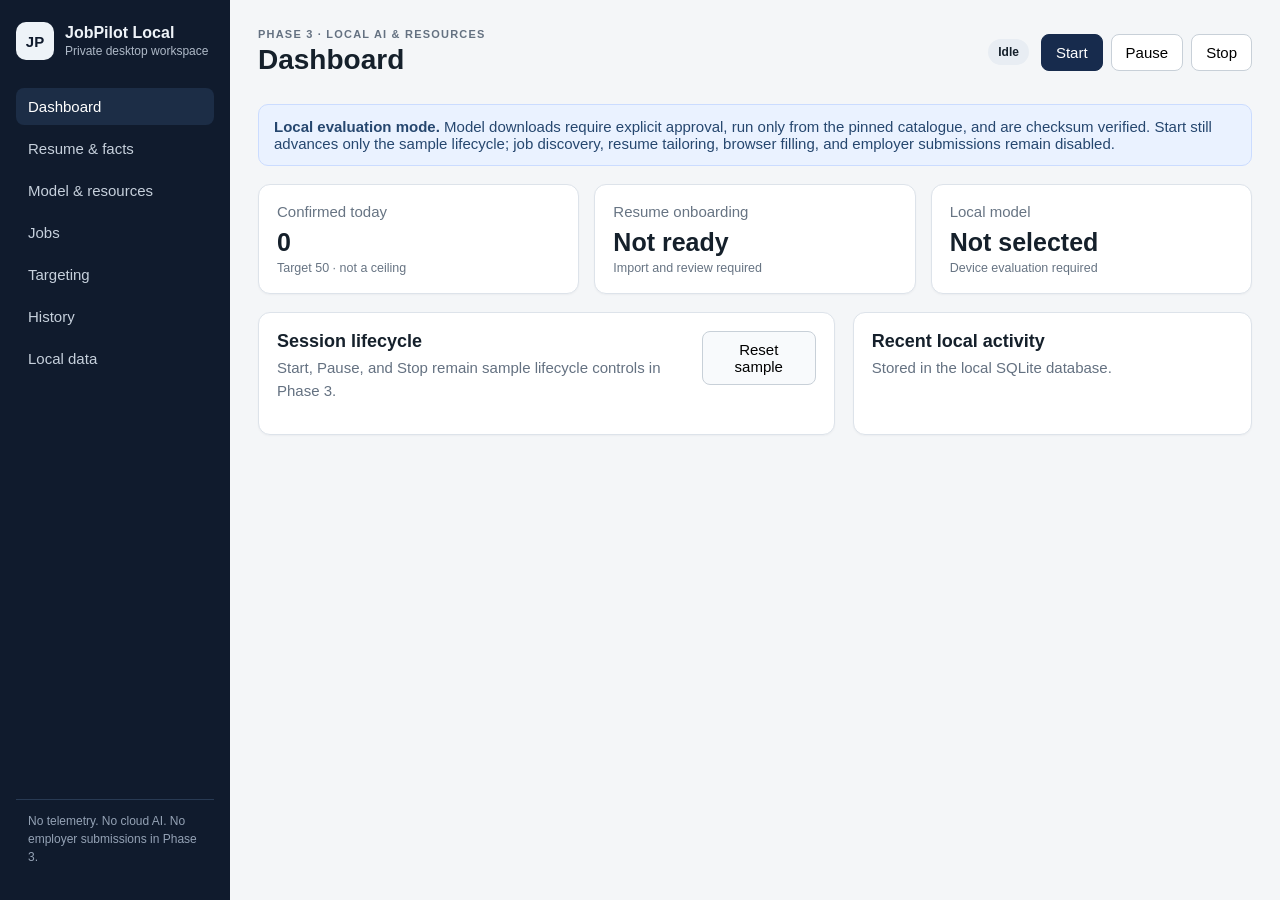
==== src/jobpilot/ui/index.html @ 98024c31 "feat: add Phase 3 local AI and resource manager" ====
<!doctype html>
<html lang="en">
<head>
  <meta charset="utf-8">
  <meta name="viewport" content="width=device-width, initial-scale=1">
  <meta http-equiv="Content-Security-Policy" content="default-src 'self' file: data:; script-src 'self' file:; style-src 'self' file:; connect-src 'none'; object-src 'none'; frame-src 'none'">
  <title>JobPilot Local</title>
  <link rel="stylesheet" href="styles.css">
</head>
<body>
  <div class="shell">
    <aside class="sidebar">
      <div class="brand"><div class="brand-mark">JP</div><div><strong>JobPilot Local</strong><span>Private desktop workspace</span></div></div>
      <nav id="nav">
        <button class="nav-item active" data-view="dashboard">Dashboard</button>
        <button class="nav-item" data-view="resume">Resume &amp; facts</button>
        <button class="nav-item" data-view="model">Model &amp; resources</button>
        <button class="nav-item" data-view="jobs">Jobs</button>
        <button class="nav-item" data-view="settings">Targeting</button>
        <button class="nav-item" data-view="history">History</button>
        <button class="nav-item" data-view="system">Local data</button>
      </nav>
      <div class="privacy-note">No telemetry. No cloud AI. No employer submissions in Phase 3.</div>
    </aside>
    <main>
      <header class="topbar"><div><div class="eyebrow">PHASE 3 · LOCAL AI &amp; RESOURCES</div><h1 id="page-title">Dashboard</h1></div><div class="session-controls"><span id="session-badge" class="status idle">Idle</span><button id="start-button" class="primary">Start</button><button id="pause-button">Pause</button><button id="stop-button">Stop</button></div></header>

      <section id="dashboard" class="view active">
        <div class="banner"><strong>Local evaluation mode.</strong> Model downloads require explicit approval, run only from the pinned catalogue, and are checksum verified. Start still advances only the sample lifecycle; job discovery, resume tailoring, browser filling, and employer submissions remain disabled.</div>
        <div class="metrics"><article class="metric"><span>Confirmed today</span><strong>0</strong><small>Target 50 · not a ceiling</small></article><article class="metric"><span>Resume onboarding</span><strong id="resume-ready">Not ready</strong><small id="resume-ready-detail">Import and review required</small></article><article class="metric"><span>Local model</span><strong id="model-ready">Not selected</strong><small id="model-ready-detail">Device evaluation required</small></article></div>
        <div class="grid two"><article class="card"><div class="card-heading"><div><h2>Session lifecycle</h2><p>Start, Pause, and Stop remain sample lifecycle controls in Phase 3.</p></div><button id="reset-sample" class="secondary">Reset sample</button></div><div id="sample-work" class="work-list"></div></article><article class="card"><h2>Recent local activity</h2><p>Stored in the local SQLite database.</p><div id="activity" class="activity-list"></div></article></div>
      </section>

      <section id="resume" class="view">
        <div class="banner"><strong>Phase 2 safety gate remains active.</strong> The real resume has not been accepted unless this screen reaches Ready. Phase 3 does not bypass that requirement and still performs no automatic rewriting.</div>
        <div class="grid two"><article class="card"><div class="card-heading"><div><h2>Master LaTeX resume</h2><p>The selected `.tex` file is copied byte-for-byte into app-owned storage and SHA-256 verified.</p></div><button id="import-master" class="primary">Import .tex</button></div><div id="master-summary" class="detail-list"></div></article><article class="card"><div class="card-heading"><div><h2>Tectonic baseline</h2><p>Compiler downloads and package-cache network access require separate explicit clicks.</p></div></div><div id="tectonic-summary" class="detail-list"></div><div class="button-row"><button id="install-tectonic" class="secondary">Install Tectonic 0.17.0</button><button id="compile-cached">Compile cached only</button><button id="compile-network">Compile + cache packages</button></div><div id="baseline-summary" class="detail-list"></div></article></div>
        <article class="card section-card"><div class="card-heading"><div><h2>Template mapping</h2><p>Detected bullet wording is non-editable until you mark regions and confirm the map.</p></div><button id="confirm-template-map" class="primary">Confirm mapping</button></div><div id="template-status" class="muted"></div><div id="template-regions" class="region-list"></div></article>
        <article class="card section-card"><div class="card-heading"><div><h2>Verified fact bank</h2><p>Imported resume bullets begin as candidates. Approved facts retain stable IDs and source evidence.</p></div><span id="fact-bank-status" class="muted"></span></div><div id="fact-list" class="fact-list"></div></article>
        <div class="grid two section-card"><article class="card"><div class="card-heading"><div><h2>Supporting sources</h2><p>Optional evidence is copied immutably and hashed.</p></div><button id="import-supporting" class="secondary">Add source</button></div><div id="supporting-list" class="detail-list"></div></article><article class="card"><h2>Add a sourced fact</h2><form id="fact-form"><label>Source<select id="fact-source"></select></label><label>Category<select id="fact-category"></select></label><label>Source locator<input id="fact-locator" type="text" placeholder="e.g. page 2, certification section"></label><label>Fact<textarea id="fact-value" rows="4" maxlength="2000"></textarea></label><button type="submit" class="primary">Add candidate fact</button></form></article></div>
      </section>

      <section id="model" class="view">
        <div class="banner"><strong>No automatic model activity.</strong> Hardware detection is local. Runtime/model downloads happen only after explicit confirmation. A passing evaluation permits selection for the future Phase 4 five-resume review; it does not enable auto-tailoring.</div>
        <div class="grid two"><article class="card"><div class="card-heading"><div><h2>Hardware &amp; reserved resources</h2><p>Unknown GPU memory is shown as unknown rather than guessed.</p></div><button id="refresh-hardware" class="secondary">Refresh hardware</button></div><div id="hardware-summary" class="detail-list"></div></article><article class="card"><div class="card-heading"><div><h2>Recommendation</h2><p>Recommendation never starts a download.</p></div><button id="check-model-updates">Check updates</button></div><div id="model-recommendation" class="detail-list"></div></article></div>
        <article class="card section-card"><h2>llama.cpp runtimes</h2><p>CPU is the conservative fallback. Vulkan is used only after a device-local evaluation passes.</p><div id="runtime-catalogue" class="fact-list"></div></article>
        <article class="card section-card"><h2>Model catalogue</h2><p>Every weight file is content-pinned by SHA-256. Catalogue size is intentionally small.</p><div id="model-catalogue" class="fact-list"></div></article>
        <article class="card section-card"><h2>Evaluation history</h2><p>Structured output, malicious-JD/factual adherence, controlled tailoring, and resource-budget checks must all pass.</p><div id="model-evaluations" class="activity-list"></div></article>
      </section>

      <section id="jobs" class="view"><div class="empty-state"><h2>Job discovery is not enabled yet</h2><p>Phase 5 will add Greenhouse, Lever, Ashby, and manual imports after evidence-based tailoring is proven.</p></div></section>
      <section id="settings" class="view"><div class="card settings-card"><div class="card-heading"><div><h2>Targeting preferences</h2><p>Saved only to the local SQLite database.</p></div><span id="save-state" class="muted"></span></div><form id="targeting-form"><label>Roles<input id="roles" type="text" autocomplete="off"><small>Comma-separated</small></label><div class="form-row"><label>Target experience from<input id="min-years" type="number" min="0" step="1"></label><label>to<input id="max-years" type="number" min="0" step="1"></label></div><label>India office / hybrid cities<input id="india-cities" type="text" autocomplete="off"><small>Default is Surat only</small></label><div class="form-row"><label>Remote work origin city<input id="remote-city" type="text"></label><label>Country<input id="remote-country" type="text"></label></div><label class="checkbox"><input id="remote-origin-required" type="checkbox"><span>Remote roles must explicitly permit working from this origin</span></label><div class="form-row"><label>Salary minimum<input id="salary-minimum" type="number" min="0" step="1" placeholder="No minimum"><small>Leave blank for no minimum</small></label><label>Notice period (days)<input id="notice-days" type="number" min="0" step="1"></label></div><label>Employment types<input id="employment-types" type="text" autocomplete="off"><small>Comma-separated; default is permanent_full_time</small></label><label>Excluded employers<input id="excluded-employers" type="text" autocomplete="off"><small>Exclusion affects discovery/submission later; employment history remains unchanged.</small></label><label class="checkbox"><input id="relocation" type="checkbox"><span>Relocation outside India is acceptable</span></label><label class="checkbox"><input id="sponsorship" type="checkbox"><span>Require employer visa sponsorship for office/hybrid roles outside India</span></label><button type="submit" class="primary">Save targeting</button></form></div></section>
      <section id="history" class="view"><div class="empty-state"><h2>No application history yet</h2><p>Real application states remain inactive.</p></div></section>
      <section id="system" class="view"><div class="card"><h2>Local storage</h2><p id="data-root" class="path"></p><div class="facts"><span>SQLite persistence</span><span>Immutable source copies</span><span>App-owned tool cache</span><span>App-owned model weights</span><span>Local bundled UI</span><span>No remote scripts</span></div></div></section>
    </main>
  </div>
  <div id="toast" role="status" aria-live="polite"></div>
  <script src="app.js"></script>
</body>
</html>
---- src/jobpilot/ui/styles.css ----
:root { font-family: "Segoe UI", Arial, sans-serif; color: #15202b; background: #f4f6f8; font-size: 15px; }
* { box-sizing: border-box; }
body { margin: 0; min-height: 100vh; }
button, input, select, textarea { font: inherit; }
button { border: 1px solid #c8d0d8; background: #fff; border-radius: 8px; padding: 9px 14px; cursor: pointer; }
button:disabled { opacity: .45; cursor: default; }
button.primary { background: #172b4d; color: #fff; border-color: #172b4d; }
button.secondary { background: #f8fafc; }
.shell { display: grid; grid-template-columns: 230px minmax(0,1fr); min-height: 100vh; }
.sidebar { background: #101b2d; color: #eef3f8; padding: 22px 16px; display: flex; flex-direction: column; }
.brand { display: flex; gap: 11px; align-items: center; margin-bottom: 28px; }
.brand-mark { width: 38px; height: 38px; display: grid; place-items: center; border-radius: 10px; background: #eef3f8; color: #101b2d; font-weight: 800; }
.brand strong { display: block; font-size: 16px; }
.brand span { display: block; color: #aeb9c7; font-size: 12px; margin-top: 2px; }
nav { display: grid; gap: 5px; }
.nav-item { text-align: left; border: 0; color: #c6d0dc; background: transparent; padding: 10px 12px; }
.nav-item:hover, .nav-item.active { background: #1c2d46; color: #fff; }
.privacy-note { margin-top: auto; color: #94a2b5; font-size: 12px; line-height: 1.5; padding: 12px; border-top: 1px solid #283a53; }
main { min-width: 0; padding: 0 28px 36px; }
.topbar { min-height: 104px; display: flex; align-items: center; justify-content: space-between; gap: 20px; }
h1 { margin: 4px 0 0; font-size: 28px; }
h2 { margin: 0 0 5px; font-size: 18px; }
p { color: #647181; line-height: 1.5; margin: 4px 0 14px; }
.eyebrow { color: #647181; font-size: 11px; font-weight: 700; letter-spacing: .11em; }
.session-controls, .button-row { display: flex; align-items: center; gap: 8px; flex-wrap: wrap; }
.status { display: inline-flex; align-items: center; border-radius: 999px; padding: 6px 10px; font-size: 12px; font-weight: 700; text-transform: capitalize; margin-right: 4px; background: #e8edf3; }
.status.running { background: #dff3e7; color: #145c32; }
.status.paused { background: #fff1cc; color: #7a5200; }
.status.stopping, .status.closing { background: #fee4df; color: #8b2b1f; }
.banner { background: #eaf2ff; border: 1px solid #cbdcff; padding: 13px 15px; border-radius: 10px; margin-bottom: 18px; color: #26476f; }
.metrics { display: grid; grid-template-columns: repeat(3,minmax(0,1fr)); gap: 15px; margin-bottom: 18px; }
.metric, .card, .empty-state { background: #fff; border: 1px solid #dde3ea; border-radius: 12px; padding: 18px; box-shadow: 0 1px 2px rgba(15,23,42,.04); }
.metric span, .metric small { display: block; color: #677483; }
.metric strong { display: block; font-size: 25px; margin: 8px 0 4px; }
.grid.two { display: grid; grid-template-columns: 1.3fr .9fr; gap: 18px; }
.card-heading { display: flex; justify-content: space-between; gap: 16px; align-items: flex-start; }
.section-card { margin-top: 18px; }
.work-list, .activity-list, .region-list, .fact-list, .detail-list { display: grid; gap: 8px; }
.work-item { display: flex; justify-content: space-between; gap: 12px; align-items: center; padding: 11px 12px; border-radius: 8px; background: #f7f9fb; }
.work-item span:first-child { max-width: 75%; }
.pill { font-size: 11px; text-transform: uppercase; letter-spacing: .04em; color: #526173; }
.pill.approved { color: #145c32; }
.pill.rejected { color: #8b2b1f; }
.activity-item { border-left: 3px solid #d8e0e8; padding: 7px 10px; }
.activity-item strong { display: block; font-size: 12px; text-transform: uppercase; color: #526173; }
.activity-item time { font-size: 11px; color: #8994a2; }
.view { display: none; }
.view.active { display: block; }
.empty-state { min-height: 250px; display: grid; align-content: center; justify-items: center; text-align: center; }
.empty-state p { max-width: 620px; }
.settings-card { max-width: 760px; }
form { display: grid; gap: 15px; }
label { display: grid; gap: 6px; font-weight: 600; color: #344256; }
label small { color: #7d8996; font-weight: 400; }
input[type="text"], input[type="number"], select, textarea { border: 1px solid #cfd6df; border-radius: 8px; padding: 10px 11px; background: #fff; width: 100%; }
textarea { resize: vertical; }
.form-row { display: grid; grid-template-columns: 1fr 1fr; gap: 14px; }
.checkbox { display: flex; align-items: flex-start; gap: 9px; font-weight: 500; }
.checkbox input { margin-top: 3px; }
.muted { color: #708090; font-size: 12px; }
.path { font-family: Consolas, monospace; background: #f6f8fa; padding: 10px; border-radius: 7px; overflow-wrap: anywhere; }
.facts { display: flex; gap: 8px; flex-wrap: wrap; }
.facts span { background: #eef2f6; padding: 7px 9px; border-radius: 7px; font-size: 12px; }
.detail-list > div, .detail-list > p { background: #f7f9fb; border-radius: 8px; padding: 11px 12px; margin: 0; }
.detail-list span { display: block; color: #647181; margin-top: 4px; font-size: 12px; overflow-wrap: anywhere; }
.region-item { display: flex; align-items: flex-start; gap: 10px; background: #f7f9fb; padding: 11px 12px; border-radius: 8px; font-weight: 400; }
.region-item input { margin-top: 4px; }
.region-item strong { color: #344256; }
.fact-item { display: grid; grid-template-columns: minmax(0, 1fr) 180px; gap: 9px 12px; padding: 13px; border: 1px solid #e0e6ec; border-radius: 9px; background: #fbfcfd; }
.fact-meta, .fact-source, .fact-item .button-row { grid-column: 1 / -1; }
.fact-meta { display: flex; justify-content: space-between; gap: 8px; align-items: center; }
.fact-meta code { font-size: 11px; color: #647181; }
.fact-source { font-size: 11px; color: #708090; overflow-wrap: anywhere; }
.error-text { color: #8b2b1f !important; white-space: pre-wrap; max-height: 150px; overflow: auto; }
#toast { position: fixed; right: 24px; bottom: 24px; background: #172b4d; color: white; border-radius: 8px; padding: 10px 14px; opacity: 0; transform: translateY(6px); transition: .18s ease; pointer-events: none; max-width: 460px; }
#toast.show { opacity: 1; transform: translateY(0); }
@media (max-width: 980px) { .grid.two { grid-template-columns: 1fr; } .metrics { grid-template-columns: 1fr 1fr 1fr; } }
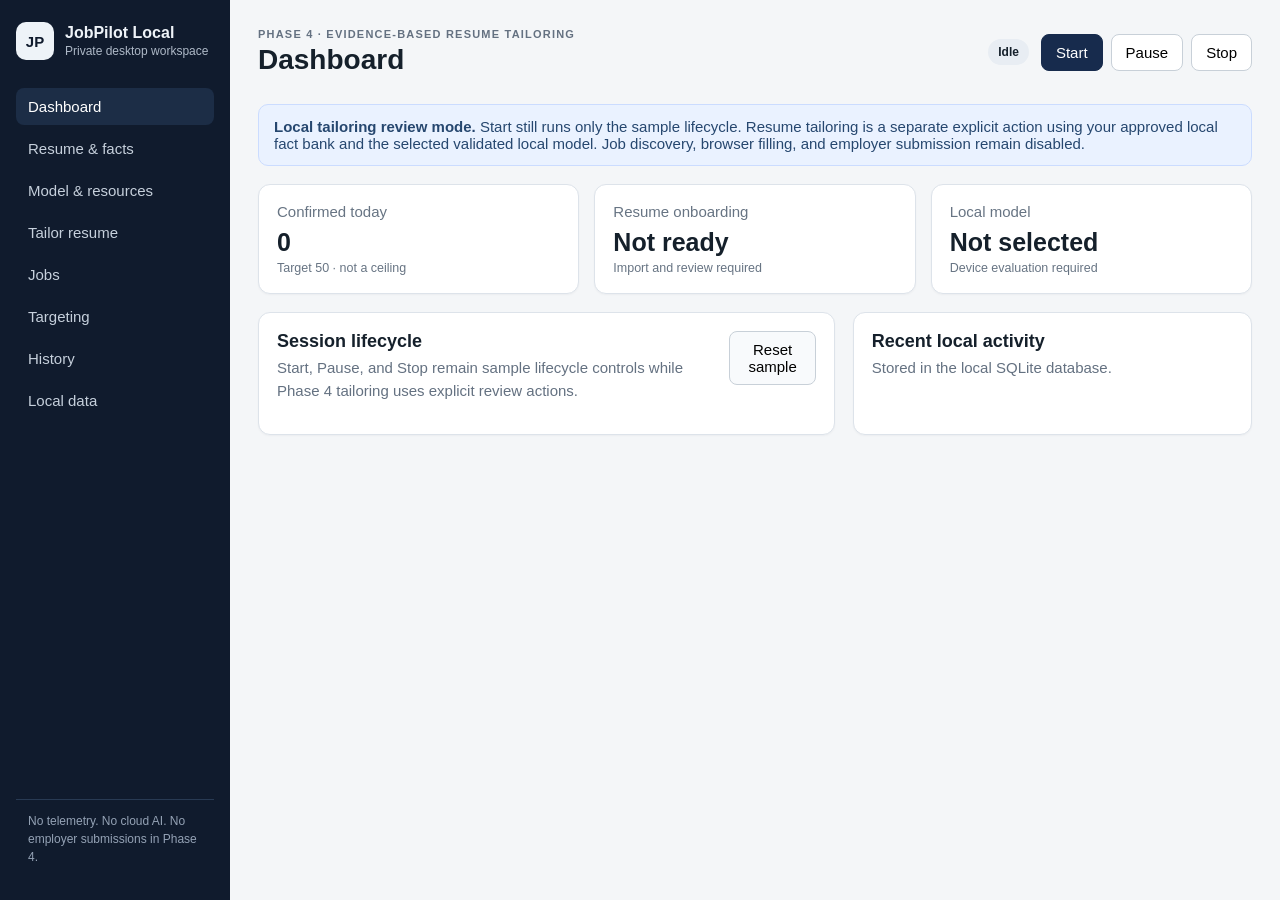
==== commit 6d9f2195: "phase4: add local tailoring review UI" ====
--- a/src/jobpilot/ui/index.html
+++ b/src/jobpilot/ui/index.html
@@ -3,7 +3,7 @@
 <head>
   <meta charset="utf-8">
   <meta name="viewport" content="width=device-width, initial-scale=1">
-  <meta http-equiv="Content-Security-Policy" content="default-src 'self' file: data:; script-src 'self' file:; style-src 'self' file:; connect-src 'none'; object-src 'none'; frame-src 'none'">
+  <meta http-equiv="Content-Security-Policy" content="default-src 'self' file: data:; script-src 'self' file:; style-src 'self' file:; connect-src 'none'; object-src 'none'; frame-src data: file:">
   <title>JobPilot Local</title>
   <link rel="stylesheet" href="styles.css">
 </head>
@@ -15,42 +15,68 @@
         <button class="nav-item active" data-view="dashboard">Dashboard</button>
         <button class="nav-item" data-view="resume">Resume &amp; facts</button>
         <button class="nav-item" data-view="model">Model &amp; resources</button>
+        <button class="nav-item" data-view="tailoring">Tailor resume</button>
         <button class="nav-item" data-view="jobs">Jobs</button>
         <button class="nav-item" data-view="settings">Targeting</button>
         <button class="nav-item" data-view="history">History</button>
         <button class="nav-item" data-view="system">Local data</button>
       </nav>
-      <div class="privacy-note">No telemetry. No cloud AI. No employer submissions in Phase 3.</div>
+      <div class="privacy-note">No telemetry. No cloud AI. No employer submissions in Phase 4.</div>
     </aside>
     <main>
-      <header class="topbar"><div><div class="eyebrow">PHASE 3 · LOCAL AI &amp; RESOURCES</div><h1 id="page-title">Dashboard</h1></div><div class="session-controls"><span id="session-badge" class="status idle">Idle</span><button id="start-button" class="primary">Start</button><button id="pause-button">Pause</button><button id="stop-button">Stop</button></div></header>
+      <header class="topbar"><div><div class="eyebrow">PHASE 4 · EVIDENCE-BASED RESUME TAILORING</div><h1 id="page-title">Dashboard</h1></div><div class="session-controls"><span id="session-badge" class="status idle">Idle</span><button id="start-button" class="primary">Start</button><button id="pause-button">Pause</button><button id="stop-button">Stop</button></div></header>
 
       <section id="dashboard" class="view active">
-        <div class="banner"><strong>Local evaluation mode.</strong> Model downloads require explicit approval, run only from the pinned catalogue, and are checksum verified. Start still advances only the sample lifecycle; job discovery, resume tailoring, browser filling, and employer submissions remain disabled.</div>
+        <div class="banner"><strong>Local tailoring review mode.</strong> Start still runs only the sample lifecycle. Resume tailoring is a separate explicit action using your approved local fact bank and the selected validated local model. Job discovery, browser filling, and employer submission remain disabled.</div>
         <div class="metrics"><article class="metric"><span>Confirmed today</span><strong>0</strong><small>Target 50 · not a ceiling</small></article><article class="metric"><span>Resume onboarding</span><strong id="resume-ready">Not ready</strong><small id="resume-ready-detail">Import and review required</small></article><article class="metric"><span>Local model</span><strong id="model-ready">Not selected</strong><small id="model-ready-detail">Device evaluation required</small></article></div>
-        <div class="grid two"><article class="card"><div class="card-heading"><div><h2>Session lifecycle</h2><p>Start, Pause, and Stop remain sample lifecycle controls in Phase 3.</p></div><button id="reset-sample" class="secondary">Reset sample</button></div><div id="sample-work" class="work-list"></div></article><article class="card"><h2>Recent local activity</h2><p>Stored in the local SQLite database.</p><div id="activity" class="activity-list"></div></article></div>
+        <div class="grid two"><article class="card"><div class="card-heading"><div><h2>Session lifecycle</h2><p>Start, Pause, and Stop remain sample lifecycle controls while Phase 4 tailoring uses explicit review actions.</p></div><button id="reset-sample" class="secondary">Reset sample</button></div><div id="sample-work" class="work-list"></div></article><article class="card"><h2>Recent local activity</h2><p>Stored in the local SQLite database.</p><div id="activity" class="activity-list"></div></article></div>
       </section>
 
       <section id="resume" class="view">
-        <div class="banner"><strong>Phase 2 safety gate remains active.</strong> The real resume has not been accepted unless this screen reaches Ready. Phase 3 does not bypass that requirement and still performs no automatic rewriting.</div>
+        <div class="banner"><strong>Private source gate.</strong> Every local installation imports its own immutable master, verifies a cached-only Tectonic baseline, confirms editable regions, and resolves candidate facts before tailoring can run.</div>
         <div class="grid two"><article class="card"><div class="card-heading"><div><h2>Master LaTeX resume</h2><p>The selected `.tex` file is copied byte-for-byte into app-owned storage and SHA-256 verified.</p></div><button id="import-master" class="primary">Import .tex</button></div><div id="master-summary" class="detail-list"></div></article><article class="card"><div class="card-heading"><div><h2>Tectonic baseline</h2><p>Compiler downloads and package-cache network access require separate explicit clicks.</p></div></div><div id="tectonic-summary" class="detail-list"></div><div class="button-row"><button id="install-tectonic" class="secondary">Install Tectonic 0.17.0</button><button id="compile-cached">Compile cached only</button><button id="compile-network">Compile + cache packages</button></div><div id="baseline-summary" class="detail-list"></div></article></div>
         <article class="card section-card"><div class="card-heading"><div><h2>Template mapping</h2><p>Detected bullet wording is non-editable until you mark regions and confirm the map.</p></div><button id="confirm-template-map" class="primary">Confirm mapping</button></div><div id="template-status" class="muted"></div><div id="template-regions" class="region-list"></div></article>
-        <article class="card section-card"><div class="card-heading"><div><h2>Verified fact bank</h2><p>Imported resume bullets begin as candidates. Approved facts retain stable IDs and source evidence.</p></div><span id="fact-bank-status" class="muted"></span></div><div id="fact-list" class="fact-list"></div></article>
+        <article class="card section-card"><div class="card-heading"><div><h2>Verified fact bank</h2><p>Only currently approved, source-integrity-verified facts are visible to the local tailoring model.</p></div><span id="fact-bank-status" class="muted"></span></div><div id="fact-list" class="fact-list"></div></article>
         <div class="grid two section-card"><article class="card"><div class="card-heading"><div><h2>Supporting sources</h2><p>Optional evidence is copied immutably and hashed.</p></div><button id="import-supporting" class="secondary">Add source</button></div><div id="supporting-list" class="detail-list"></div></article><article class="card"><h2>Add a sourced fact</h2><form id="fact-form"><label>Source<select id="fact-source"></select></label><label>Category<select id="fact-category"></select></label><label>Source locator<input id="fact-locator" type="text" placeholder="e.g. page 2, certification section"></label><label>Fact<textarea id="fact-value" rows="4" maxlength="2000"></textarea></label><button type="submit" class="primary">Add candidate fact</button></form></article></div>
       </section>
 
       <section id="model" class="view">
-        <div class="banner"><strong>No automatic model activity.</strong> Hardware detection is local. Runtime/model downloads happen only after explicit confirmation. A passing evaluation permits selection for the future Phase 4 five-resume review; it does not enable auto-tailoring.</div>
-        <div class="grid two"><article class="card"><div class="card-heading"><div><h2>Hardware &amp; reserved resources</h2><p>Unknown GPU memory is shown as unknown rather than guessed.</p></div><button id="refresh-hardware" class="secondary">Refresh hardware</button></div><div id="hardware-summary" class="detail-list"></div></article><article class="card"><div class="card-heading"><div><h2>Recommendation</h2><p>Recommendation never starts a download.</p></div><button id="check-model-updates">Check updates</button></div><div id="model-recommendation" class="detail-list"></div></article></div>
-        <article class="card section-card"><h2>llama.cpp runtimes</h2><p>CPU is the conservative fallback. Vulkan is used only after a device-local evaluation passes.</p><div id="runtime-catalogue" class="fact-list"></div></article>
-        <article class="card section-card"><h2>Model catalogue</h2><p>Every weight file is content-pinned by SHA-256. Catalogue size is intentionally small.</p><div id="model-catalogue" class="fact-list"></div></article>
-        <article class="card section-card"><h2>Evaluation history</h2><p>Structured output, malicious-JD/factual adherence, controlled tailoring, and resource-budget checks must all pass.</p><div id="model-evaluations" class="activity-list"></div></article>
+        <div class="banner"><strong>No automatic model download or switching.</strong> Hardware detection is local. Runtime/model downloads happen only after explicit confirmation. CPU and every discovered Vulkan device are evaluated as explicit configurations; speed is compared only among configurations that pass the same quality/resource gates.</div>
+        <div class="grid two"><article class="card"><div class="card-heading"><div><h2>Hardware &amp; reserved resources</h2><p>Unknown GPU memory is shown as unknown rather than guessed. llama.cpp device discovery is separate from OS display-adapter evidence.</p></div><button id="refresh-hardware" class="secondary">Refresh hardware</button></div><div id="hardware-summary" class="detail-list"></div></article><article class="card"><div class="card-heading"><div><h2>Recommendation</h2><p>Recommendation never starts a download or trusts a newer model automatically.</p></div><button id="check-model-updates">Check updates</button></div><div id="model-recommendation" class="detail-list"></div></article></div>
+        <article class="card section-card"><h2>llama.cpp runtimes</h2><p>CPU is the compatibility baseline. Vulkan is usable only when the installed runtime reports a concrete `VulkanN` device and that exact configuration passes local evaluation.</p><div id="runtime-catalogue" class="fact-list"></div></article>
+        <article class="card section-card"><h2>Model catalogue</h2><p>Every revision is installed separately and content-pinned by exact SHA-256 and byte size. Catalogue size is intentionally small.</p><div id="model-catalogue" class="fact-list"></div></article>
+        <article class="card section-card"><h2>Phase 4 review gate</h2><p>The selected model/configuration must earn five human approvals from five distinct real tailored resumes before automatic tailoring can be enabled.</p><div id="model-review-gate" class="detail-list"></div></article>
+        <article class="card section-card"><h2>Evaluation history</h2><p>Structured output, malicious-JD/factual adherence, controlled tailoring, resource pressure, and memory budget checks must all pass.</p><div id="model-evaluations" class="activity-list"></div></article>
       </section>
 
-      <section id="jobs" class="view"><div class="empty-state"><h2>Job discovery is not enabled yet</h2><p>Phase 5 will add Greenhouse, Lever, Ashby, and manual imports after evidence-based tailoring is proven.</p></div></section>
+      <section id="tailoring" class="view">
+        <div class="banner"><strong>Manual JD only in Phase 4.</strong> Paste job-description text below. It is stored as untrusted local data; embedded instructions never become model instructions. The model can propose plain-text edits only for confirmed editable regions and every factual content word must be supported by the existing text or cited approved fact IDs.</div>
+        <div class="grid two">
+          <article class="card">
+            <h2>Add job description</h2>
+            <form id="jd-form">
+              <label>Source URL (optional record only)<input id="jd-source-url" type="text" maxlength="2000" placeholder="https://company.example/job/123"></label>
+              <label>Job description<textarea id="jd-text" rows="14" maxlength="50000" placeholder="Paste the complete job description here"></textarea></label>
+              <small>The URL is not fetched in Phase 4. Pasted text is the only JD input.</small>
+              <button id="save-jd" type="submit" class="primary">Save local JD</button>
+            </form>
+          </article>
+          <article class="card">
+            <h2>Five-resume human gate</h2>
+            <div id="tailoring-gate" class="detail-list"></div>
+            <div class="button-row"><button id="enable-auto-tailoring" class="primary">Enable automatic tailoring</button></div>
+            <p class="muted">This button stays disabled until five distinct real tailored resumes have passed deterministic validation and you have approved each one. Controlled CI fixture approvals never count in your local database.</p>
+          </article>
+        </div>
+        <article class="card section-card"><h2>Manual JDs</h2><p>Generating a resume is an explicit local action and is available only when resume onboarding and the selected model/configuration are ready.</p><div id="manual-jd-list" class="fact-list"></div></article>
+        <article class="card section-card"><h2>Tailored resume review</h2><p>Review the PDF, wording diff, JD-keyword mapping and fact evidence before approving. A stale or failed package cannot satisfy the five-resume gate.</p><div id="tailoring-runs" class="fact-list"></div></article>
+        <article id="tailoring-inspector" class="card section-card hidden"><div class="card-heading"><div><h2>Selected tailored resume</h2><p id="tailoring-inspector-meta" class="muted"></p></div><button id="close-tailoring-inspector">Close preview</button></div><div class="grid two"><div><h3>Wording diff</h3><div id="tailoring-diff" class="activity-list"></div><h3>JD keywords → approved facts</h3><div id="tailoring-keywords" class="activity-list"></div><h3>Validation</h3><div id="tailoring-validation" class="detail-list"></div></div><div><h3>PDF preview</h3><iframe id="tailored-pdf-preview" class="pdf-preview" title="Tailored resume PDF preview"></iframe></div></div></article>
+      </section>
+
+      <section id="jobs" class="view"><div class="empty-state"><h2>Job discovery is not enabled yet</h2><p>Phase 5 will add verified Greenhouse, Lever, Ashby discovery and manual URL normalization after Phase 4's five real resume reviews.</p></div></section>
       <section id="settings" class="view"><div class="card settings-card"><div class="card-heading"><div><h2>Targeting preferences</h2><p>Saved only to the local SQLite database.</p></div><span id="save-state" class="muted"></span></div><form id="targeting-form"><label>Roles<input id="roles" type="text" autocomplete="off"><small>Comma-separated</small></label><div class="form-row"><label>Target experience from<input id="min-years" type="number" min="0" step="1"></label><label>to<input id="max-years" type="number" min="0" step="1"></label></div><label>India office / hybrid cities<input id="india-cities" type="text" autocomplete="off"><small>Default is Surat only</small></label><div class="form-row"><label>Remote work origin city<input id="remote-city" type="text"></label><label>Country<input id="remote-country" type="text"></label></div><label class="checkbox"><input id="remote-origin-required" type="checkbox"><span>Remote roles must explicitly permit working from this origin</span></label><div class="form-row"><label>Salary minimum<input id="salary-minimum" type="number" min="0" step="1" placeholder="No minimum"><small>Leave blank for no minimum</small></label><label>Notice period (days)<input id="notice-days" type="number" min="0" step="1"></label></div><label>Employment types<input id="employment-types" type="text" autocomplete="off"><small>Comma-separated; default is permanent_full_time</small></label><label>Excluded employers<input id="excluded-employers" type="text" autocomplete="off"><small>Exclusion affects discovery/submission later; employment history remains unchanged.</small></label><label class="checkbox"><input id="relocation" type="checkbox"><span>Relocation outside India is acceptable</span></label><label class="checkbox"><input id="sponsorship" type="checkbox"><span>Require employer visa sponsorship for office/hybrid roles outside India</span></label><button type="submit" class="primary">Save targeting</button></form></div></section>
-      <section id="history" class="view"><div class="empty-state"><h2>No application history yet</h2><p>Real application states remain inactive.</p></div></section>
-      <section id="system" class="view"><div class="card"><h2>Local storage</h2><p id="data-root" class="path"></p><div class="facts"><span>SQLite persistence</span><span>Immutable source copies</span><span>App-owned tool cache</span><span>App-owned model weights</span><span>Local bundled UI</span><span>No remote scripts</span></div></div></section>
+      <section id="history" class="view"><div class="empty-state"><h2>No application history yet</h2><p>Phase 4 creates local resume-review artifacts only. Employer application states remain inactive.</p></div></section>
+      <section id="system" class="view"><div class="card"><h2>Local storage</h2><p id="data-root" class="path"></p><div class="facts"><span>SQLite persistence</span><span>Immutable source copies</span><span>App-owned tool cache</span><span>Revisioned app-owned model weights</span><span>Local tailoring audit packages</span><span>No remote scripts</span></div></div></section>
     </main>
   </div>
   <div id="toast" role="status" aria-live="polite"></div>
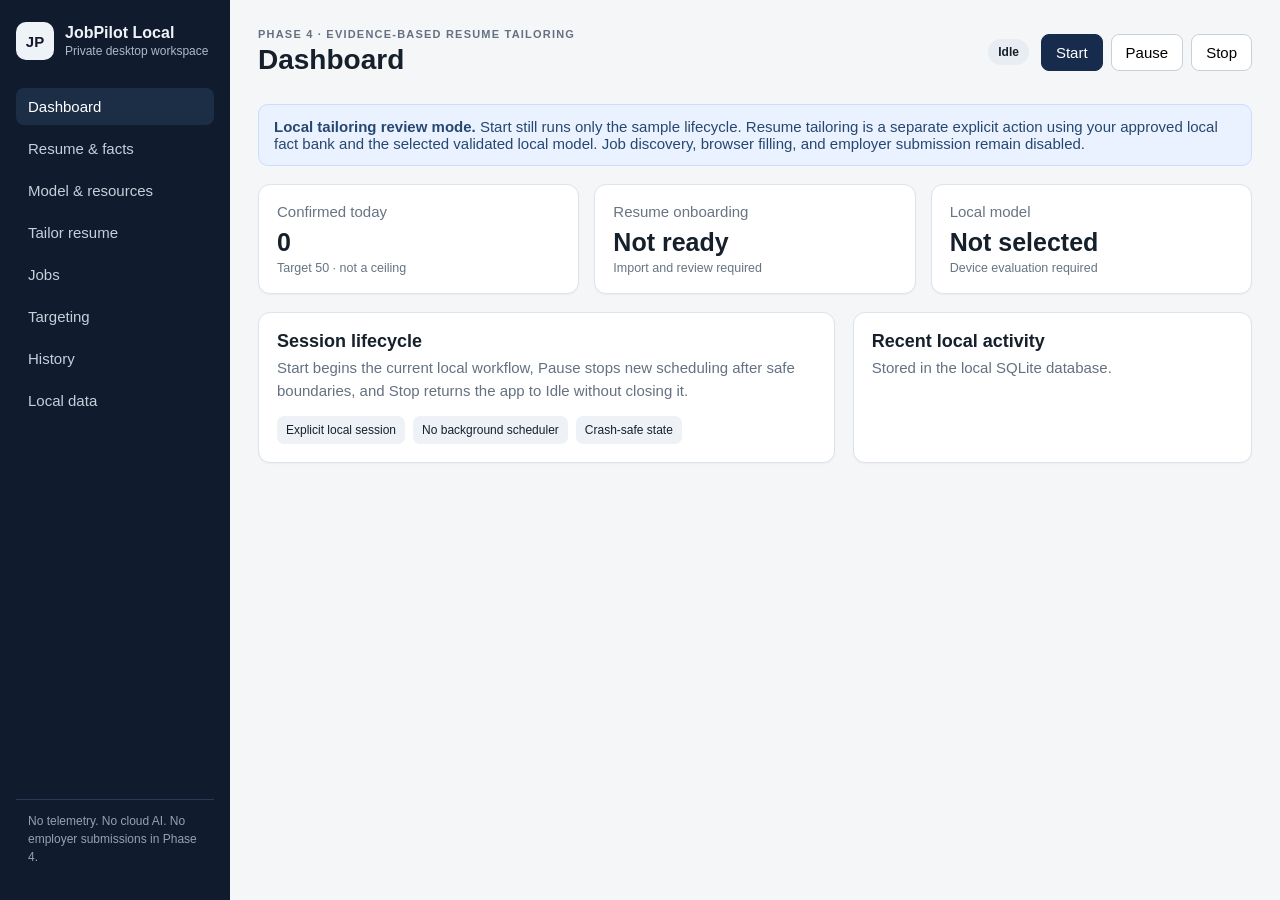
==== commit 9e88bfe5: "Remove sample lifecycle controls from product UI" ====
--- a/src/jobpilot/ui/index.html
+++ b/src/jobpilot/ui/index.html
@@ -29,7 +29,7 @@
       <section id="dashboard" class="view active">
         <div class="banner"><strong>Local tailoring review mode.</strong> Start still runs only the sample lifecycle. Resume tailoring is a separate explicit action using your approved local fact bank and the selected validated local model. Job discovery, browser filling, and employer submission remain disabled.</div>
         <div class="metrics"><article class="metric"><span>Confirmed today</span><strong>0</strong><small>Target 50 · not a ceiling</small></article><article class="metric"><span>Resume onboarding</span><strong id="resume-ready">Not ready</strong><small id="resume-ready-detail">Import and review required</small></article><article class="metric"><span>Local model</span><strong id="model-ready">Not selected</strong><small id="model-ready-detail">Device evaluation required</small></article></div>
-        <div class="grid two"><article class="card"><div class="card-heading"><div><h2>Session lifecycle</h2><p>Start, Pause, and Stop remain sample lifecycle controls while Phase 4 tailoring uses explicit review actions.</p></div><button id="reset-sample" class="secondary">Reset sample</button></div><div id="sample-work" class="work-list"></div></article><article class="card"><h2>Recent local activity</h2><p>Stored in the local SQLite database.</p><div id="activity" class="activity-list"></div></article></div>
+        <div class="grid two"><article class="card"><h2>Session lifecycle</h2><p>Start begins the current local workflow, Pause stops new scheduling after safe boundaries, and Stop returns the app to Idle without closing it.</p><div class="facts"><span>Explicit local session</span><span>No background scheduler</span><span>Crash-safe state</span></div></article><article class="card"><h2>Recent local activity</h2><p>Stored in the local SQLite database.</p><div id="activity" class="activity-list"></div></article></div>
       </section>
 
       <section id="resume" class="view">
--- a/src/jobpilot/ui/styles.css
+++ b/src/jobpilot/ui/styles.css
@@ -20,6 +20,7 @@
 .topbar { min-height: 104px; display: flex; align-items: center; justify-content: space-between; gap: 20px; }
 h1 { margin: 4px 0 0; font-size: 28px; }
 h2 { margin: 0 0 5px; font-size: 18px; }
+h3 { margin: 14px 0 8px; font-size: 15px; }
 p { color: #647181; line-height: 1.5; margin: 4px 0 14px; }
 .eyebrow { color: #647181; font-size: 11px; font-weight: 700; letter-spacing: .11em; }
 .session-controls, .button-row { display: flex; align-items: center; gap: 8px; flex-wrap: wrap; }
@@ -39,13 +40,15 @@
 .work-item { display: flex; justify-content: space-between; gap: 12px; align-items: center; padding: 11px 12px; border-radius: 8px; background: #f7f9fb; }
 .work-item span:first-child { max-width: 75%; }
 .pill { font-size: 11px; text-transform: uppercase; letter-spacing: .04em; color: #526173; }
-.pill.approved { color: #145c32; }
-.pill.rejected { color: #8b2b1f; }
-.activity-item { border-left: 3px solid #d8e0e8; padding: 7px 10px; }
+.pill.approved, .pill.auto_validated { color: #145c32; }
+.pill.rejected, .pill.blocked, .pill.failed, .pill.stale { color: #8b2b1f; }
+.pill.needs_review { color: #7a5200; }
+.activity-item { border-left: 3px solid #d8e0e8; padding: 7px 10px; overflow-wrap: anywhere; }
 .activity-item strong { display: block; font-size: 12px; text-transform: uppercase; color: #526173; }
 .activity-item time { font-size: 11px; color: #8994a2; }
 .view { display: none; }
 .view.active { display: block; }
+.hidden { display: none !important; }
 .empty-state { min-height: 250px; display: grid; align-content: center; justify-items: center; text-align: center; }
 .empty-state p { max-width: 620px; }
 .settings-card { max-width: 760px; }
@@ -70,8 +73,10 @@
 .fact-meta, .fact-source, .fact-item .button-row { grid-column: 1 / -1; }
 .fact-meta { display: flex; justify-content: space-between; gap: 8px; align-items: center; }
 .fact-meta code { font-size: 11px; color: #647181; }
-.fact-source { font-size: 11px; color: #708090; overflow-wrap: anywhere; }
+.fact-source { font-size: 11px; color: #708090; overflow-wrap: anywhere; white-space: pre-wrap; }
 .error-text { color: #8b2b1f !important; white-space: pre-wrap; max-height: 150px; overflow: auto; }
+.pdf-preview { width: 100%; min-height: 650px; border: 1px solid #cfd6df; border-radius: 8px; background: #f7f9fb; }
+#tailoring-inspector .grid.two { grid-template-columns: minmax(0, .85fr) minmax(420px, 1.15fr); }
 #toast { position: fixed; right: 24px; bottom: 24px; background: #172b4d; color: white; border-radius: 8px; padding: 10px 14px; opacity: 0; transform: translateY(6px); transition: .18s ease; pointer-events: none; max-width: 460px; }
 #toast.show { opacity: 1; transform: translateY(0); }
-@media (max-width: 980px) { .grid.two { grid-template-columns: 1fr; } .metrics { grid-template-columns: 1fr 1fr 1fr; } }
+@media (max-width: 980px) { .grid.two, #tailoring-inspector .grid.two { grid-template-columns: 1fr; } .metrics { grid-template-columns: 1fr 1fr 1fr; } .pdf-preview { min-height: 520px; } }
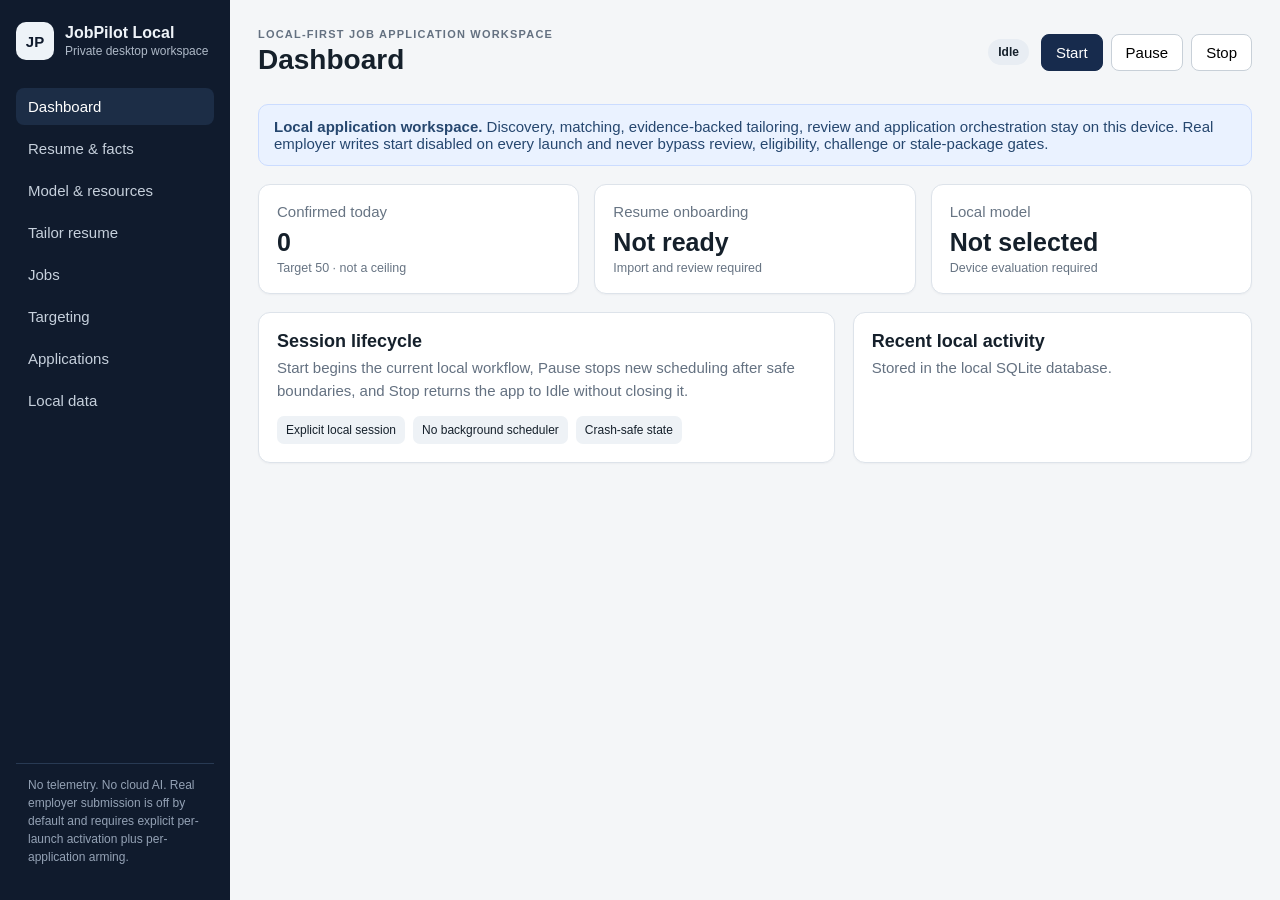
==== commit 44cd9d6e: "Replace phase-era copy with the current product shell" ====
--- a/src/jobpilot/ui/index.html
+++ b/src/jobpilot/ui/index.html
@@ -12,23 +12,23 @@
     <aside class="sidebar">
       <div class="brand"><div class="brand-mark">JP</div><div><strong>JobPilot Local</strong><span>Private desktop workspace</span></div></div>
       <nav id="nav">
-        <button class="nav-item active" data-view="dashboard">Dashboard</button>
+        <button class="nav-item active" data-view="dashboard" aria-current="page">Dashboard</button>
         <button class="nav-item" data-view="resume">Resume &amp; facts</button>
         <button class="nav-item" data-view="model">Model &amp; resources</button>
         <button class="nav-item" data-view="tailoring">Tailor resume</button>
         <button class="nav-item" data-view="jobs">Jobs</button>
         <button class="nav-item" data-view="settings">Targeting</button>
-        <button class="nav-item" data-view="history">History</button>
+        <button class="nav-item" data-view="history">Applications</button>
         <button class="nav-item" data-view="system">Local data</button>
       </nav>
-      <div class="privacy-note">No telemetry. No cloud AI. No employer submissions in Phase 4.</div>
+      <div class="privacy-note">No telemetry. No cloud AI. Real employer submission is off by default and requires explicit per-launch activation plus per-application arming.</div>
     </aside>
     <main>
-      <header class="topbar"><div><div class="eyebrow">PHASE 4 · EVIDENCE-BASED RESUME TAILORING</div><h1 id="page-title">Dashboard</h1></div><div class="session-controls"><span id="session-badge" class="status idle">Idle</span><button id="start-button" class="primary">Start</button><button id="pause-button">Pause</button><button id="stop-button">Stop</button></div></header>
+      <header class="topbar"><div><div class="eyebrow">LOCAL-FIRST JOB APPLICATION WORKSPACE</div><h1 id="page-title">Dashboard</h1></div><div class="session-controls"><span id="session-badge" class="status idle">Idle</span><button id="start-button" class="primary">Start</button><button id="pause-button">Pause</button><button id="stop-button">Stop</button></div></header>
 
       <section id="dashboard" class="view active">
-        <div class="banner"><strong>Local tailoring review mode.</strong> Start still runs only the sample lifecycle. Resume tailoring is a separate explicit action using your approved local fact bank and the selected validated local model. Job discovery, browser filling, and employer submission remain disabled.</div>
-        <div class="metrics"><article class="metric"><span>Confirmed today</span><strong>0</strong><small>Target 50 · not a ceiling</small></article><article class="metric"><span>Resume onboarding</span><strong id="resume-ready">Not ready</strong><small id="resume-ready-detail">Import and review required</small></article><article class="metric"><span>Local model</span><strong id="model-ready">Not selected</strong><small id="model-ready-detail">Device evaluation required</small></article></div>
+        <div class="banner"><strong>Local application workspace.</strong> Discovery, matching, evidence-backed tailoring, review and application orchestration stay on this device. Real employer writes start disabled on every launch and never bypass review, eligibility, challenge or stale-package gates.</div>
+        <div class="metrics"><article class="metric"><span>Confirmed today</span><strong id="confirmed-today">0</strong><small>Target 50 · not a ceiling</small></article><article class="metric"><span>Resume onboarding</span><strong id="resume-ready">Not ready</strong><small id="resume-ready-detail">Import and review required</small></article><article class="metric"><span>Local model</span><strong id="model-ready">Not selected</strong><small id="model-ready-detail">Device evaluation required</small></article></div>
         <div class="grid two"><article class="card"><h2>Session lifecycle</h2><p>Start begins the current local workflow, Pause stops new scheduling after safe boundaries, and Stop returns the app to Idle without closing it.</p><div class="facts"><span>Explicit local session</span><span>No background scheduler</span><span>Crash-safe state</span></div></article><article class="card"><h2>Recent local activity</h2><p>Stored in the local SQLite database.</p><div id="activity" class="activity-list"></div></article></div>
       </section>
 
@@ -45,19 +45,19 @@
         <div class="grid two"><article class="card"><div class="card-heading"><div><h2>Hardware &amp; reserved resources</h2><p>Unknown GPU memory is shown as unknown rather than guessed. llama.cpp device discovery is separate from OS display-adapter evidence.</p></div><button id="refresh-hardware" class="secondary">Refresh hardware</button></div><div id="hardware-summary" class="detail-list"></div></article><article class="card"><div class="card-heading"><div><h2>Recommendation</h2><p>Recommendation never starts a download or trusts a newer model automatically.</p></div><button id="check-model-updates">Check updates</button></div><div id="model-recommendation" class="detail-list"></div></article></div>
         <article class="card section-card"><h2>llama.cpp runtimes</h2><p>CPU is the compatibility baseline. Vulkan is usable only when the installed runtime reports a concrete `VulkanN` device and that exact configuration passes local evaluation.</p><div id="runtime-catalogue" class="fact-list"></div></article>
         <article class="card section-card"><h2>Model catalogue</h2><p>Every revision is installed separately and content-pinned by exact SHA-256 and byte size. Catalogue size is intentionally small.</p><div id="model-catalogue" class="fact-list"></div></article>
-        <article class="card section-card"><h2>Phase 4 review gate</h2><p>The selected model/configuration must earn five human approvals from five distinct real tailored resumes before automatic tailoring can be enabled.</p><div id="model-review-gate" class="detail-list"></div></article>
+        <article class="card section-card"><h2>Human review gate</h2><p>The selected model/configuration must earn five human approvals from five distinct real tailored resumes before automatic tailoring can be enabled.</p><div id="model-review-gate" class="detail-list"></div></article>
         <article class="card section-card"><h2>Evaluation history</h2><p>Structured output, malicious-JD/factual adherence, controlled tailoring, resource pressure, and memory budget checks must all pass.</p><div id="model-evaluations" class="activity-list"></div></article>
       </section>
 
       <section id="tailoring" class="view">
-        <div class="banner"><strong>Manual JD only in Phase 4.</strong> Paste job-description text below. It is stored as untrusted local data; embedded instructions never become model instructions. The model can propose plain-text edits only for confirmed editable regions and every factual content word must be supported by the existing text or cited approved fact IDs.</div>
+        <div class="banner"><strong>Manual job descriptions stay untrusted.</strong> Paste job-description text below. Embedded instructions never become model instructions. The model can propose plain-text edits only for confirmed editable regions and every factual content word must be supported by existing text or cited approved fact IDs.</div>
         <div class="grid two">
           <article class="card">
             <h2>Add job description</h2>
             <form id="jd-form">
               <label>Source URL (optional record only)<input id="jd-source-url" type="text" maxlength="2000" placeholder="https://company.example/job/123"></label>
               <label>Job description<textarea id="jd-text" rows="14" maxlength="50000" placeholder="Paste the complete job description here"></textarea></label>
-              <small>The URL is not fetched in Phase 4. Pasted text is the only JD input.</small>
+              <small>The URL is recorded only. Pasted text is the job-description input.</small>
               <button id="save-jd" type="submit" class="primary">Save local JD</button>
             </form>
           </article>
@@ -73,9 +73,9 @@
         <article id="tailoring-inspector" class="card section-card hidden"><div class="card-heading"><div><h2>Selected tailored resume</h2><p id="tailoring-inspector-meta" class="muted"></p></div><button id="close-tailoring-inspector">Close preview</button></div><div class="grid two"><div><h3>Wording diff</h3><div id="tailoring-diff" class="activity-list"></div><h3>JD keywords → approved facts</h3><div id="tailoring-keywords" class="activity-list"></div><h3>Validation</h3><div id="tailoring-validation" class="detail-list"></div></div><div><h3>PDF preview</h3><iframe id="tailored-pdf-preview" class="pdf-preview" title="Tailored resume PDF preview"></iframe></div></div></article>
       </section>
 
-      <section id="jobs" class="view"><div class="empty-state"><h2>Job discovery is not enabled yet</h2><p>Phase 5 will add verified Greenhouse, Lever, Ashby discovery and manual URL normalization after Phase 4's five real resume reviews.</p></div></section>
+      <section id="jobs" class="view"></section>
       <section id="settings" class="view"><div class="card settings-card"><div class="card-heading"><div><h2>Targeting preferences</h2><p>Saved only to the local SQLite database.</p></div><span id="save-state" class="muted"></span></div><form id="targeting-form"><label>Roles<input id="roles" type="text" autocomplete="off"><small>Comma-separated</small></label><div class="form-row"><label>Target experience from<input id="min-years" type="number" min="0" step="1"></label><label>to<input id="max-years" type="number" min="0" step="1"></label></div><label>India office / hybrid cities<input id="india-cities" type="text" autocomplete="off"><small>Default is Surat only</small></label><div class="form-row"><label>Remote work origin city<input id="remote-city" type="text"></label><label>Country<input id="remote-country" type="text"></label></div><label class="checkbox"><input id="remote-origin-required" type="checkbox"><span>Remote roles must explicitly permit working from this origin</span></label><div class="form-row"><label>Salary minimum<input id="salary-minimum" type="number" min="0" step="1" placeholder="No minimum"><small>Leave blank for no minimum</small></label><label>Notice period (days)<input id="notice-days" type="number" min="0" step="1"></label></div><label>Employment types<input id="employment-types" type="text" autocomplete="off"><small>Comma-separated; default is permanent_full_time</small></label><label>Excluded employers<input id="excluded-employers" type="text" autocomplete="off"><small>Exclusion affects discovery/submission later; employment history remains unchanged.</small></label><label class="checkbox"><input id="relocation" type="checkbox"><span>Relocation outside India is acceptable</span></label><label class="checkbox"><input id="sponsorship" type="checkbox"><span>Require employer visa sponsorship for office/hybrid roles outside India</span></label><button type="submit" class="primary">Save targeting</button></form></div></section>
-      <section id="history" class="view"><div class="empty-state"><h2>No application history yet</h2><p>Phase 4 creates local resume-review artifacts only. Employer application states remain inactive.</p></div></section>
+      <section id="history" class="view"></section>
       <section id="system" class="view"><div class="card"><h2>Local storage</h2><p id="data-root" class="path"></p><div class="facts"><span>SQLite persistence</span><span>Immutable source copies</span><span>App-owned tool cache</span><span>Revisioned app-owned model weights</span><span>Local tailoring audit packages</span><span>No remote scripts</span></div></div></section>
     </main>
   </div>
